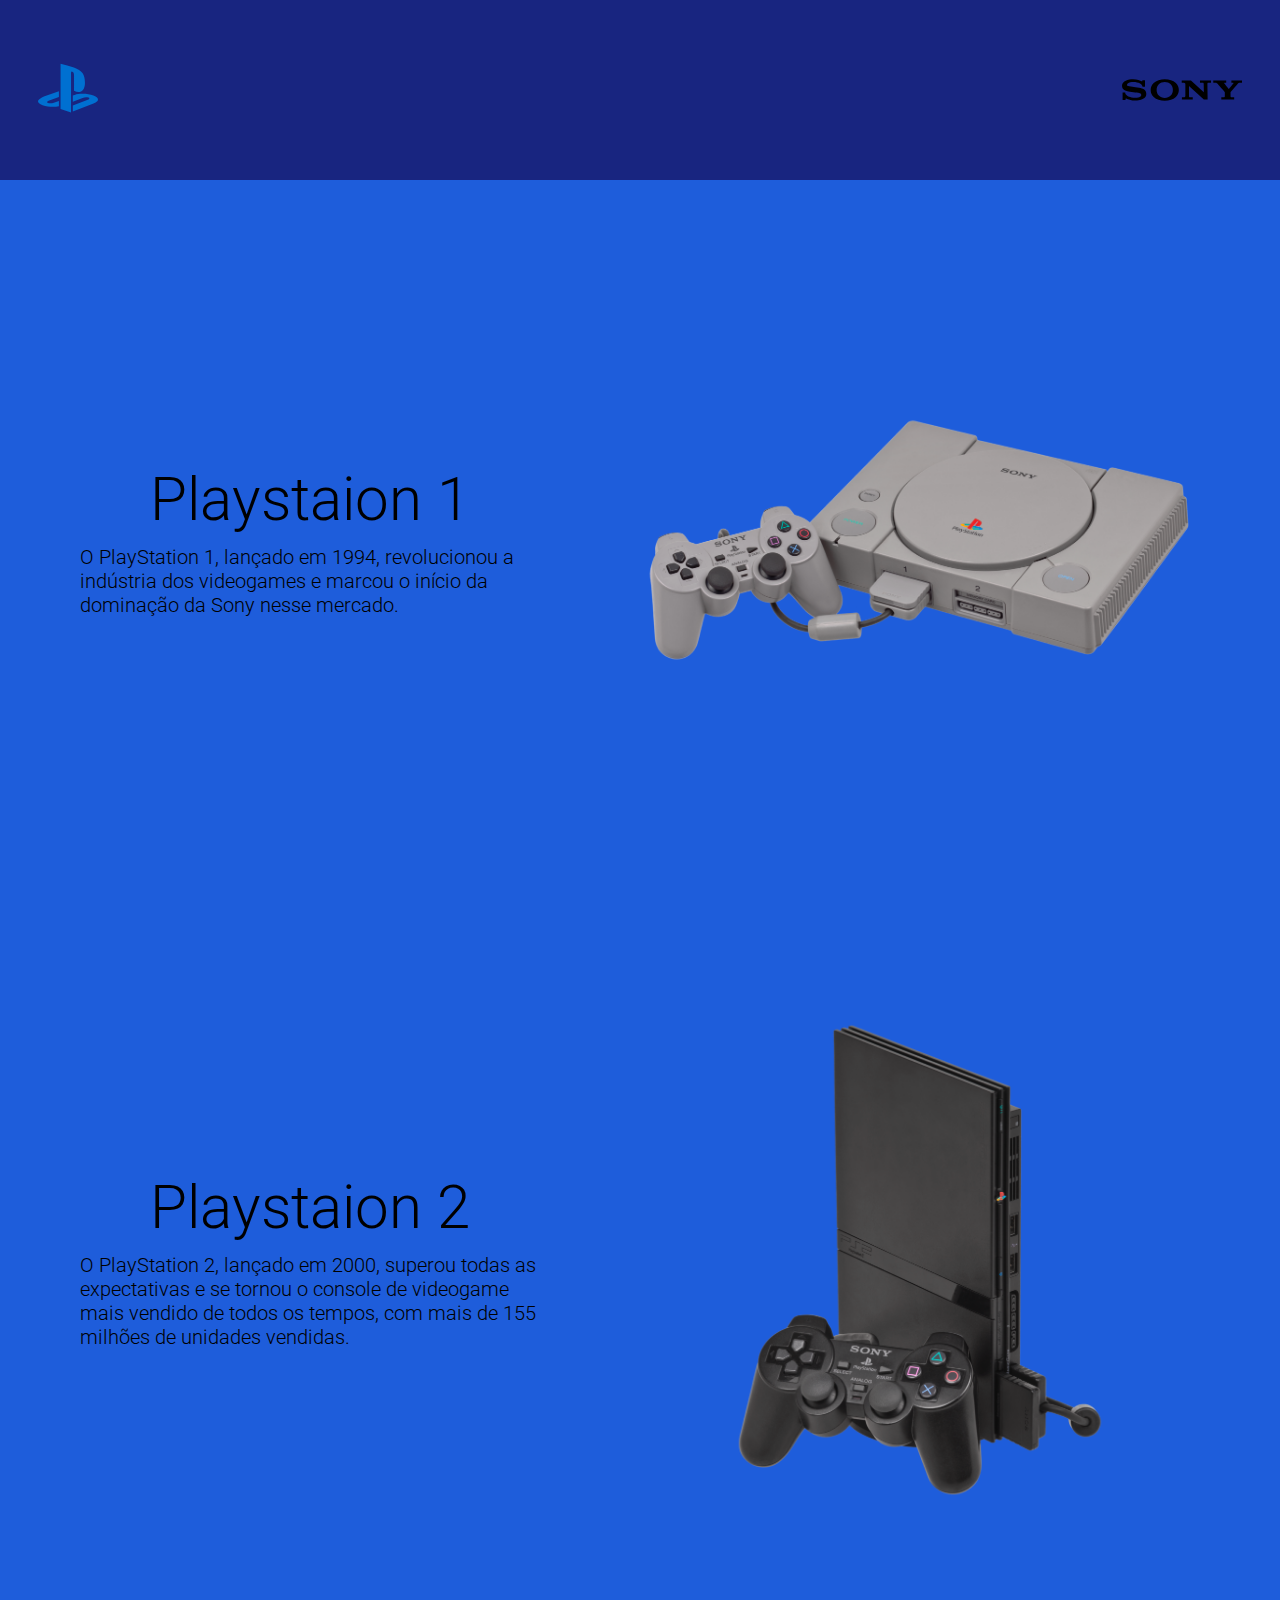
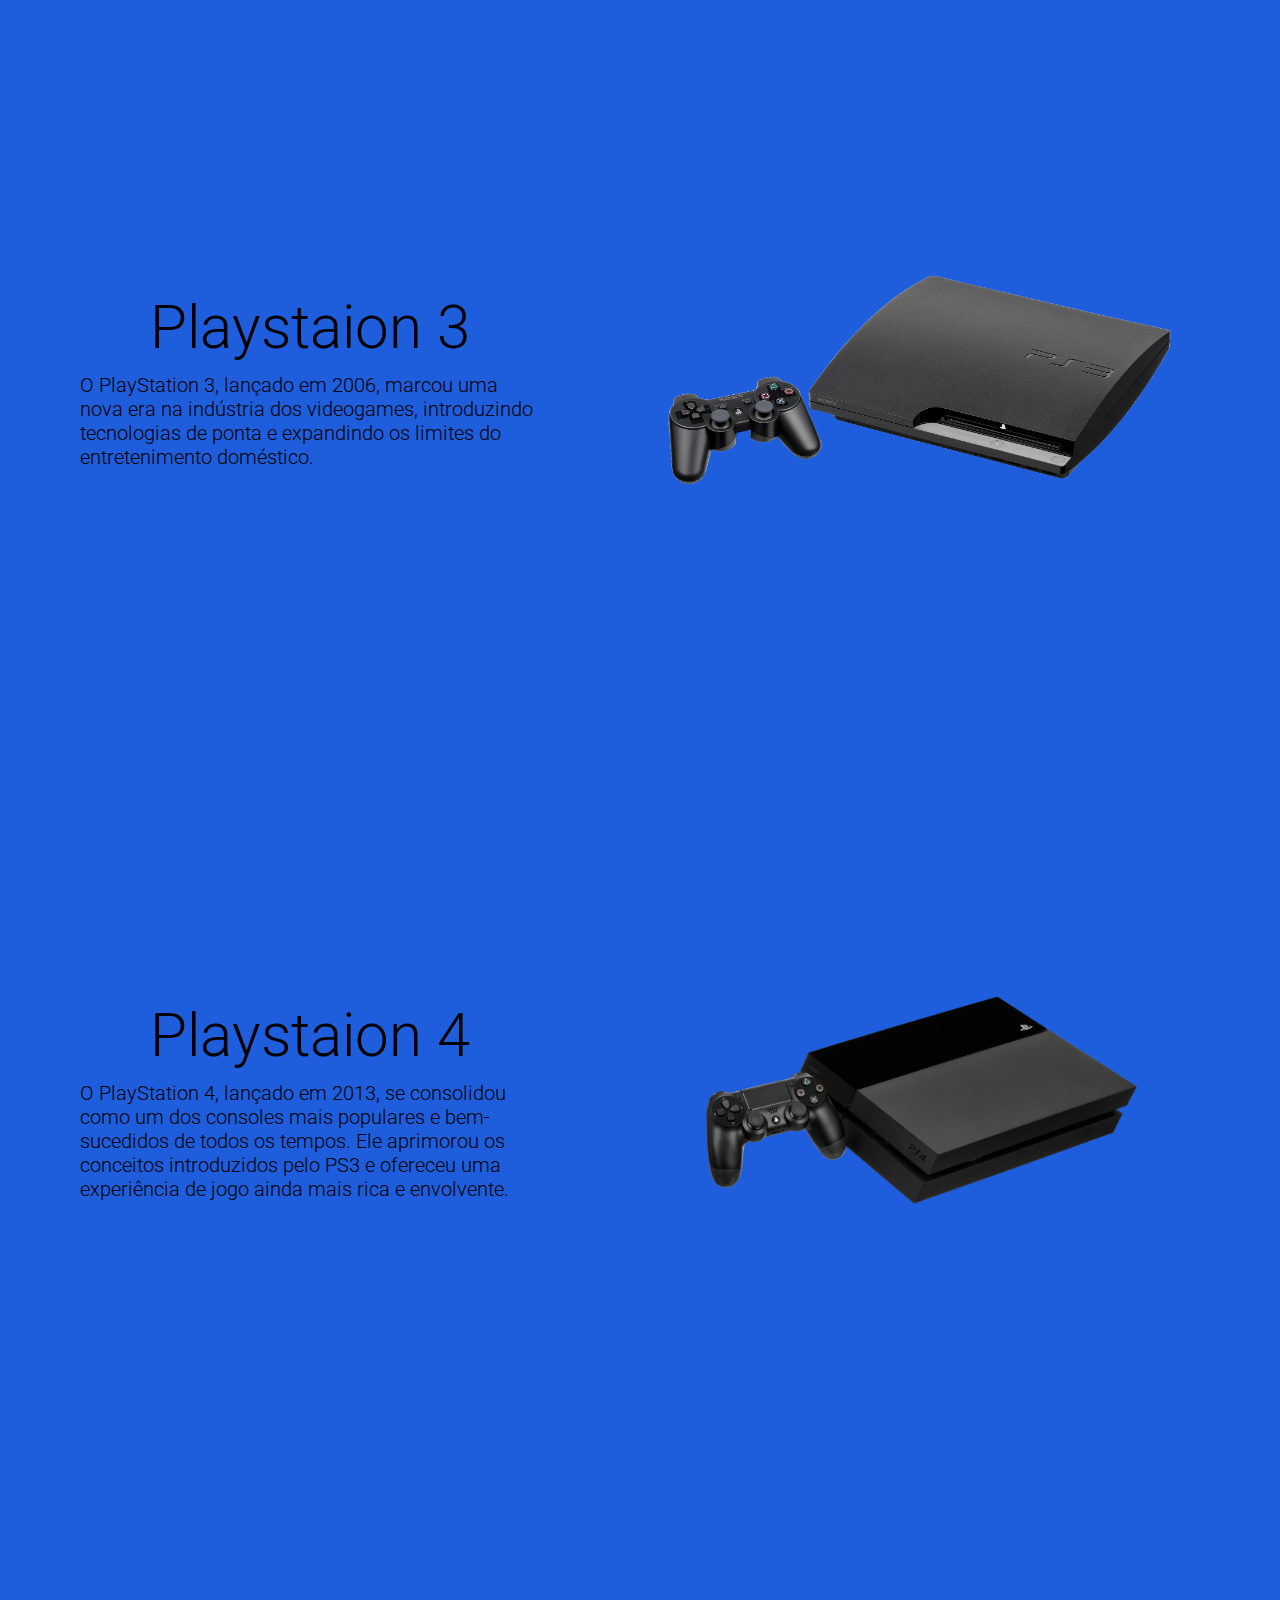
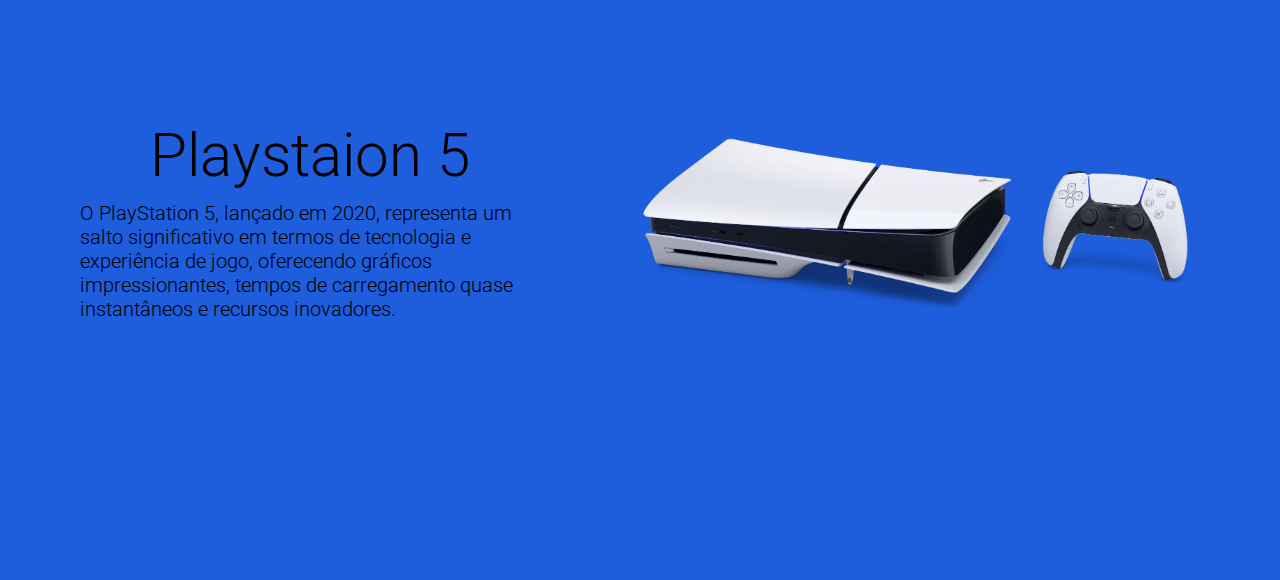
==== index.html @ c1bd3155 "primeiro commit" ====
<!DOCTYPE html>
<html lang="pt-br">

<head>
    <meta charset="UTF-8">
    <meta name="viewport" content="width=device-width, initial-scale=1.0">
    <link rel="preconnect" href="https://fonts.googleapis.com">
    <link rel="preconnect" href="https://fonts.gstatic.com" crossorigin>
    <link
        href="https://fonts.googleapis.com/css2?family=Inter:wght@100..900&family=Kanit:ital,wght@0,100;0,200;0,300;0,400;0,500;0,600;0,700;0,800;0,900;1,100;1,200;1,300;1,400;1,500;1,600;1,700;1,800;1,900&family=Prosto+One&family=Roboto:ital,wght@0,100;0,300;0,400;0,500;0,700;0,900;1,100;1,300;1,400;1,500;1,700;1,900&display=swap"
        rel="stylesheet">
    <link rel="stylesheet" href="./style.css">
    <link rel="icon" href="./assets/playstation.svg">
    <title>Playstation</title>
</head>

<body>
    <header>
        <div id="left">
            <img src="./assets/playstation.svg" alt="logo-ps" class="logo">
        </div>
        <div id="right">
            <img src="./assets/sony-logo-1.svg" alt="" class="logo-sony">
        </div>
    </header>
    <main>

        <section>
            <div class="text">
                <h1>Playstaion 1</h1>
                <p>O PlayStation 1, lançado em 1994, revolucionou a indústria dos videogames e marcou o início da
                    dominação da Sony nesse mercado.</p>
            </div>
            <div class="img"><img src="./assets/PsOne.png" alt="" class="img-console"></div>
        </section>
        <section>
            <div class="text">
                <h1>Playstaion 2</h1>
                <p>O PlayStation 2, lançado em 2000, superou todas as expectativas e se tornou o console de videogame
                    mais vendido de todos os tempos, com mais de 155 milhões de unidades vendidas.</p>
            </div>
            <div class="img">
                <img src="./assets/ps2.png" alt="" class="ps-two">
            </div>
        </section>
        <section>
            <div class="text">
                <h1>Playstaion 3</h1>
                <p>O PlayStation 3, lançado em 2006, marcou uma nova era na indústria dos videogames, introduzindo
                    tecnologias de ponta e expandindo os limites do entretenimento doméstico.</p>
            </div>
            <div class="img">
                <img src="./assets/ps3.png" alt="" class="PS3">
            </div>
        </section>
        <section>
            <div class="text">
                <h1>Playstaion 4</h1>
                <p>O PlayStation 4, lançado em 2013, se consolidou como um dos consoles mais populares e bem-sucedidos
                    de todos os tempos. Ele aprimorou os conceitos introduzidos pelo PS3 e ofereceu uma experiência de
                    jogo ainda mais rica e envolvente.</p>
            </div>
            <div class="img">
                <img src="./assets/ps4.png" alt="" class="PS4">
            </div>
        </section>
        <section>
            <div class="text">
                <h1>Playstaion 5</h1>
                <p>O PlayStation 5, lançado em 2020, representa um salto significativo em termos de tecnologia e
                    experiência de jogo, oferecendo gráficos impressionantes, tempos de carregamento quase instantâneos
                    e recursos inovadores.</p>
            </div>
            <div class="img">
                <img src="./assets/ps5.webp" alt="" class="PS5">
            </div>
        </section>

    </main>
</body>

</html>
---- style.css ----
* {
    margin: 0;
    padding: 0;
    box-sizing: border-box;
    font-family: "Roboto", sans-serif;
}

body {
    height: 100vh;
    background-color: #1E5DDB;
}

.logo {
    width: 60px;
}

.logo-sony {
    width: 120px;
}

header {
    height: 20vh;
    display: flex;
    justify-content: space-between;
    align-items: center;
    background-color: #182580;
    padding: 5px 3%;

}

#right {
    display: flex;
    gap: 50px;
    font-size: 25px;
}

section {
    display: flex;
    justify-content: space-between;
    align-items: center;
    height: 80vh;
    padding: 80px;
    gap: 20px;
   

}

.img-console {
    width: 100%
}

.img {
    width: 50%;
    height: 50%;
    display: flex;
    justify-content: center;
    align-items: center;
}

.ps-two {
    width: 70%;
}

.PS3 {
    width: 100%;
}

.PS4 {
    width: 80%;
}

.PS5 {
    width: 100%;
}

.text {
    width: 36vw;
    height: 100%;
    display: flex;
    justify-content: center;
    align-items: center;
    flex-direction: column;
    gap: 10px;
}

h1 {
    font-size: 60px;
    font-weight: 300;

}

p {
    font-size: 20px;
    font-weight: 300;
    text-align: left;
}
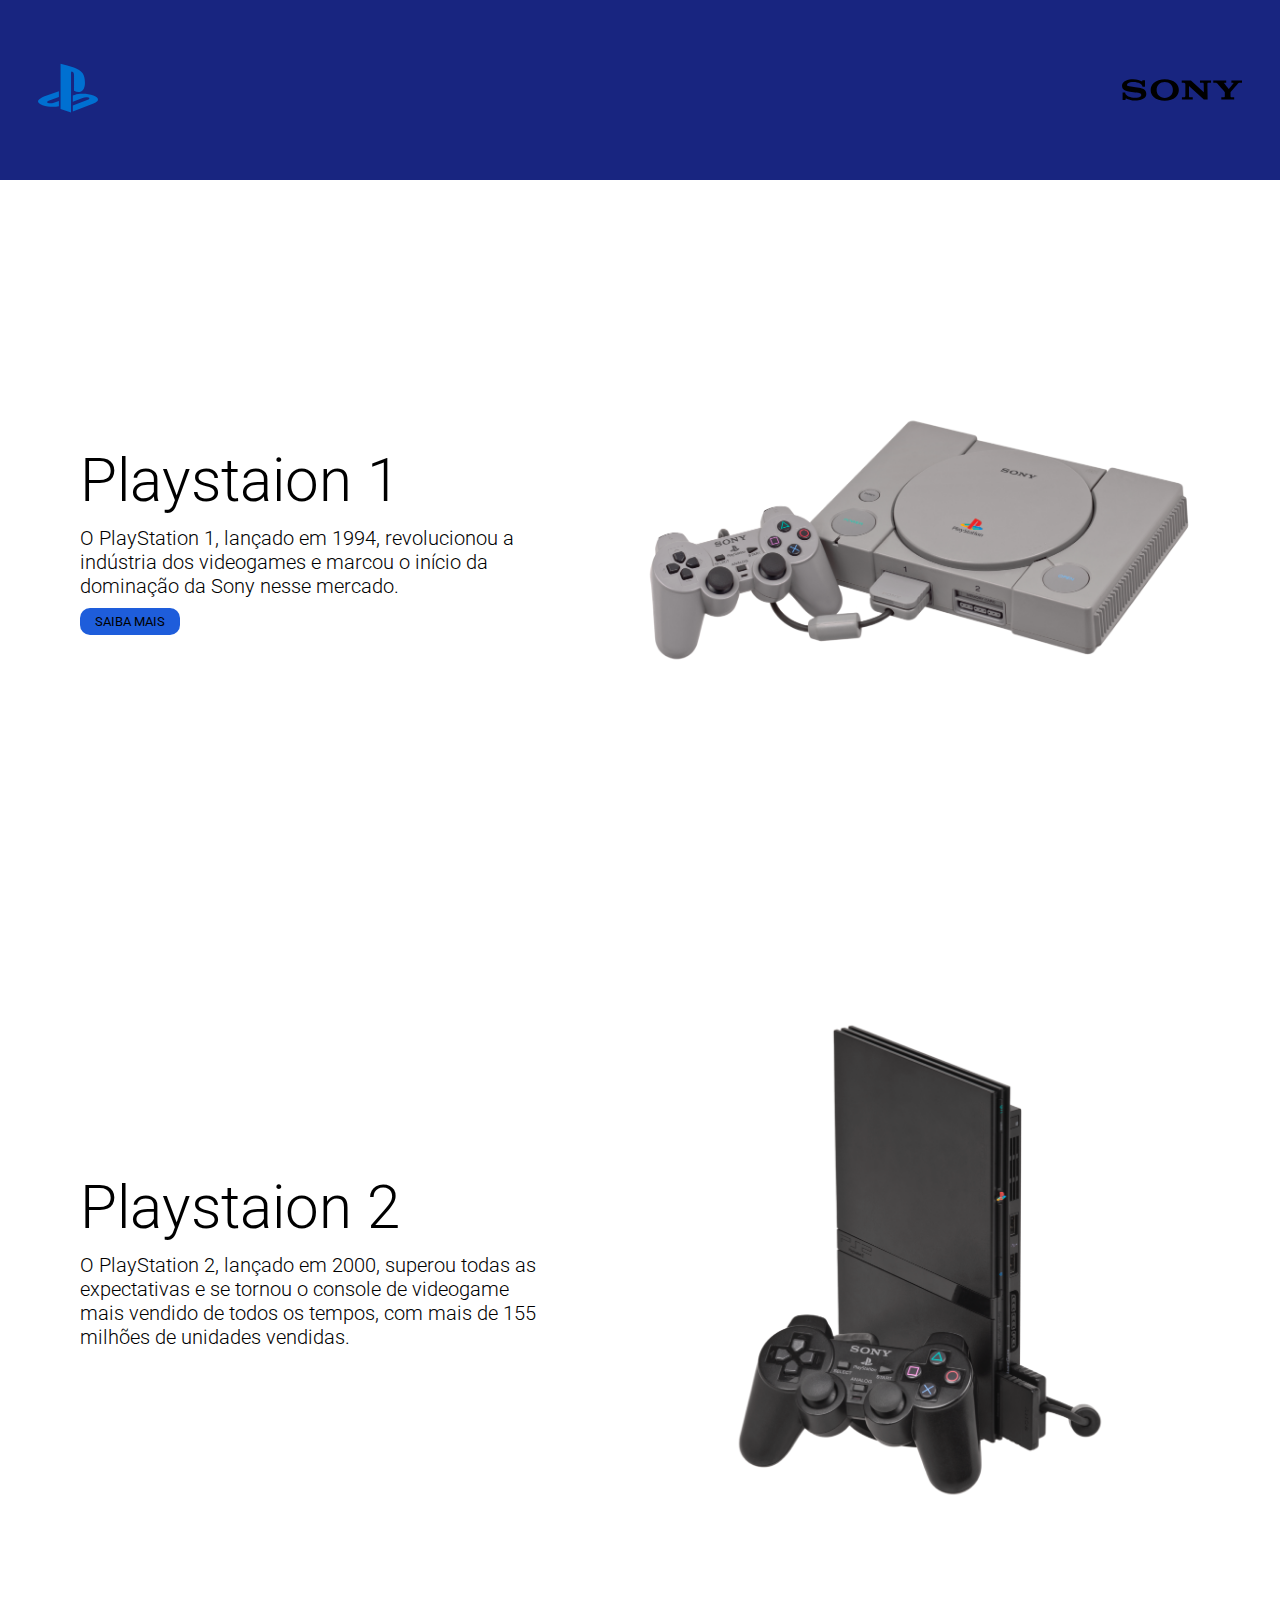
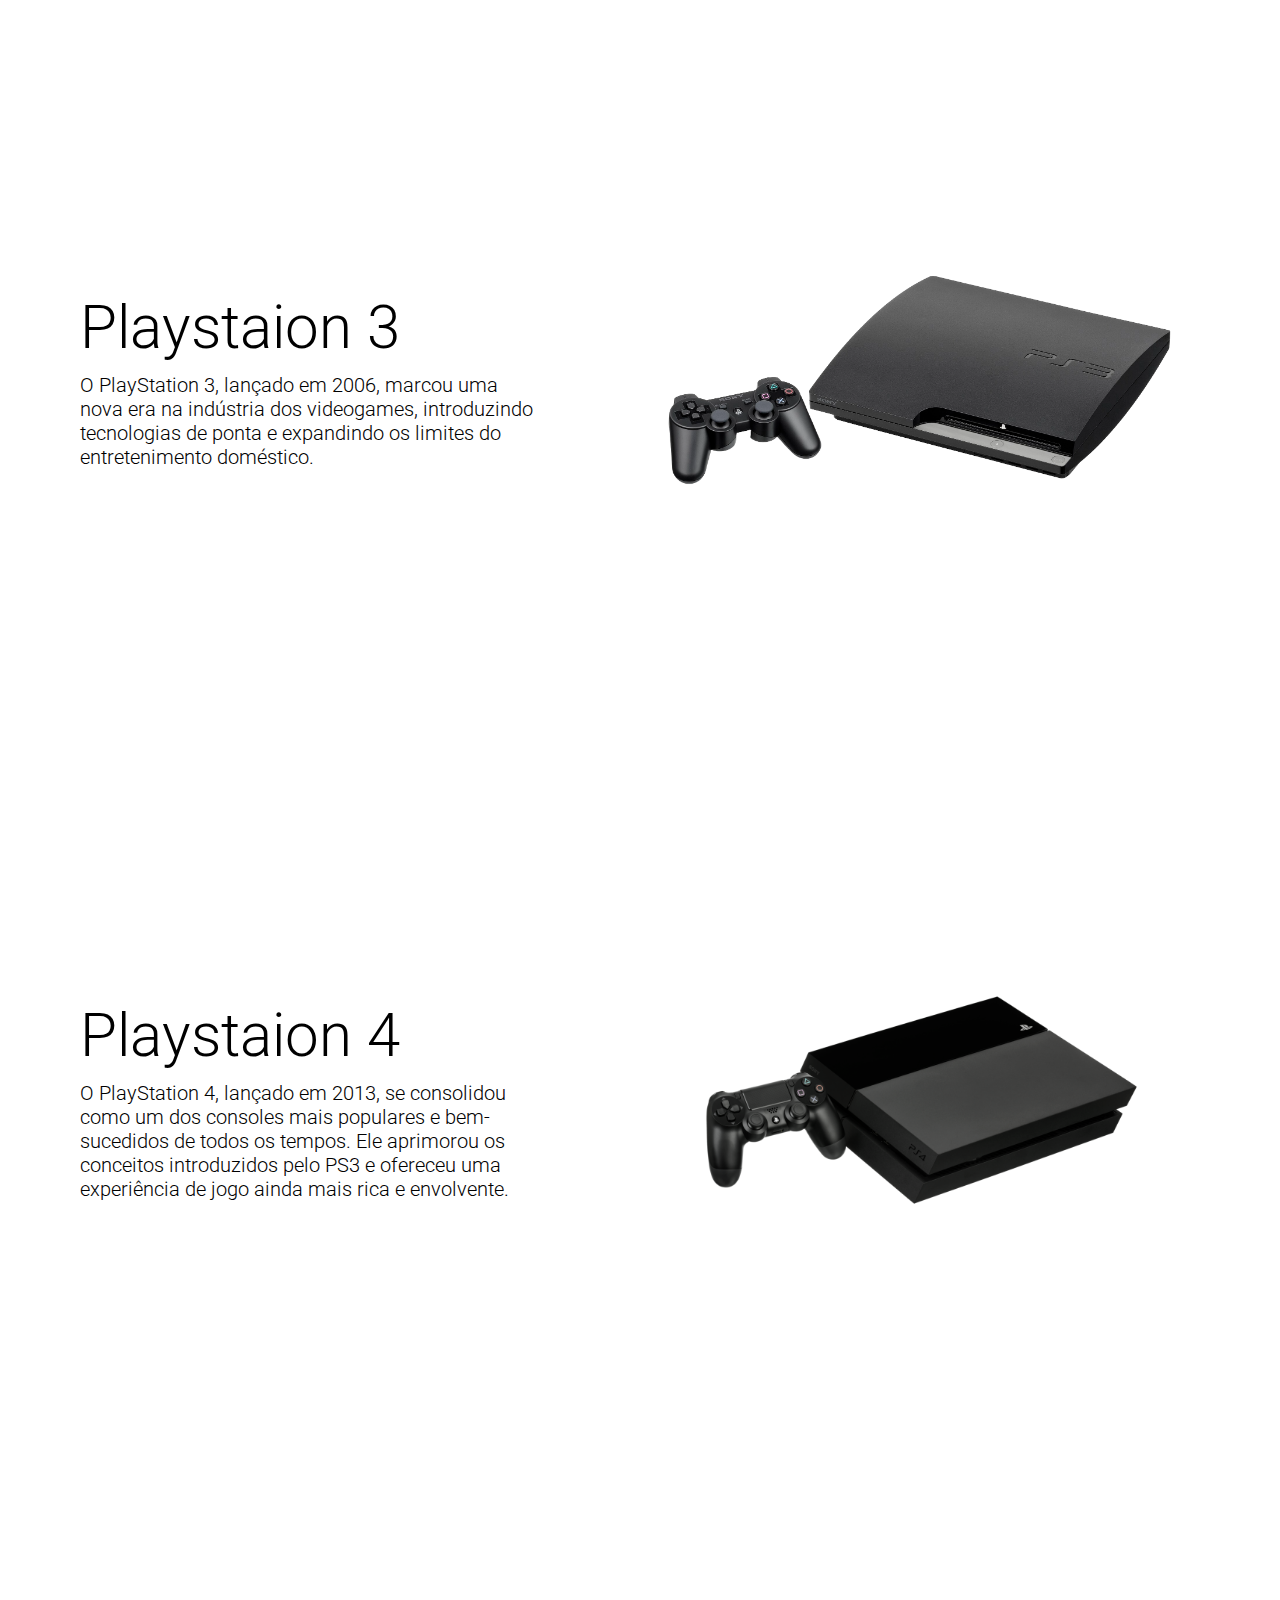
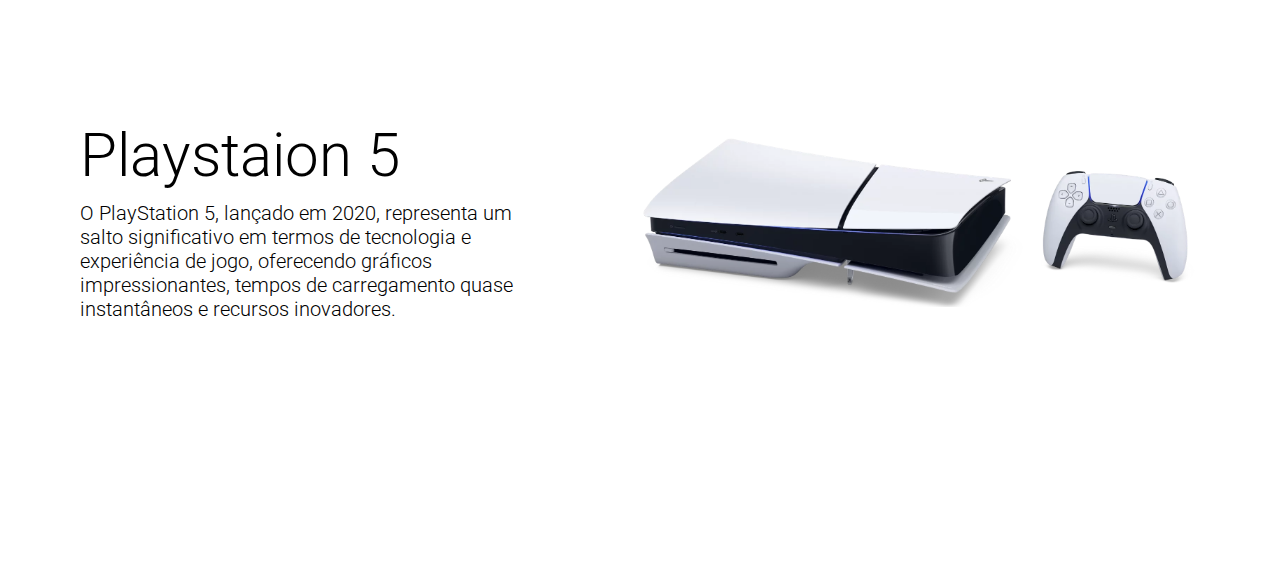
==== commit 403e0dde: "add button" ====
--- a/index.html
+++ b/index.html
@@ -30,6 +30,7 @@
                 <h1>Playstaion 1</h1>
                 <p>O PlayStation 1, lançado em 1994, revolucionou a indústria dos videogames e marcou o início da
                     dominação da Sony nesse mercado.</p>
+                <button>SAIBA MAIS</button>
             </div>
             <div class="img"><img src="./assets/PsOne.png" alt="" class="img-console"></div>
         </section>
--- a/style.css
+++ b/style.css
@@ -7,7 +7,6 @@
 
 body {
     height: 100vh;
-    background-color: #1E5DDB;
 }
 
 .logo {
@@ -41,7 +40,7 @@
     height: 80vh;
     padding: 80px;
     gap: 20px;
-   
+
 
 }
 
@@ -78,7 +77,7 @@
     height: 100%;
     display: flex;
     justify-content: center;
-    align-items: center;
+    align-items: flex-start;
     flex-direction: column;
     gap: 10px;
 }
@@ -93,4 +92,12 @@
     font-size: 20px;
     font-weight: 300;
     text-align: left;
+}
+
+button {
+    border: none;
+    border-radius: 10px;
+    background-color: #1E5DDB;
+    width: 100px;
+    padding: 6px;
 }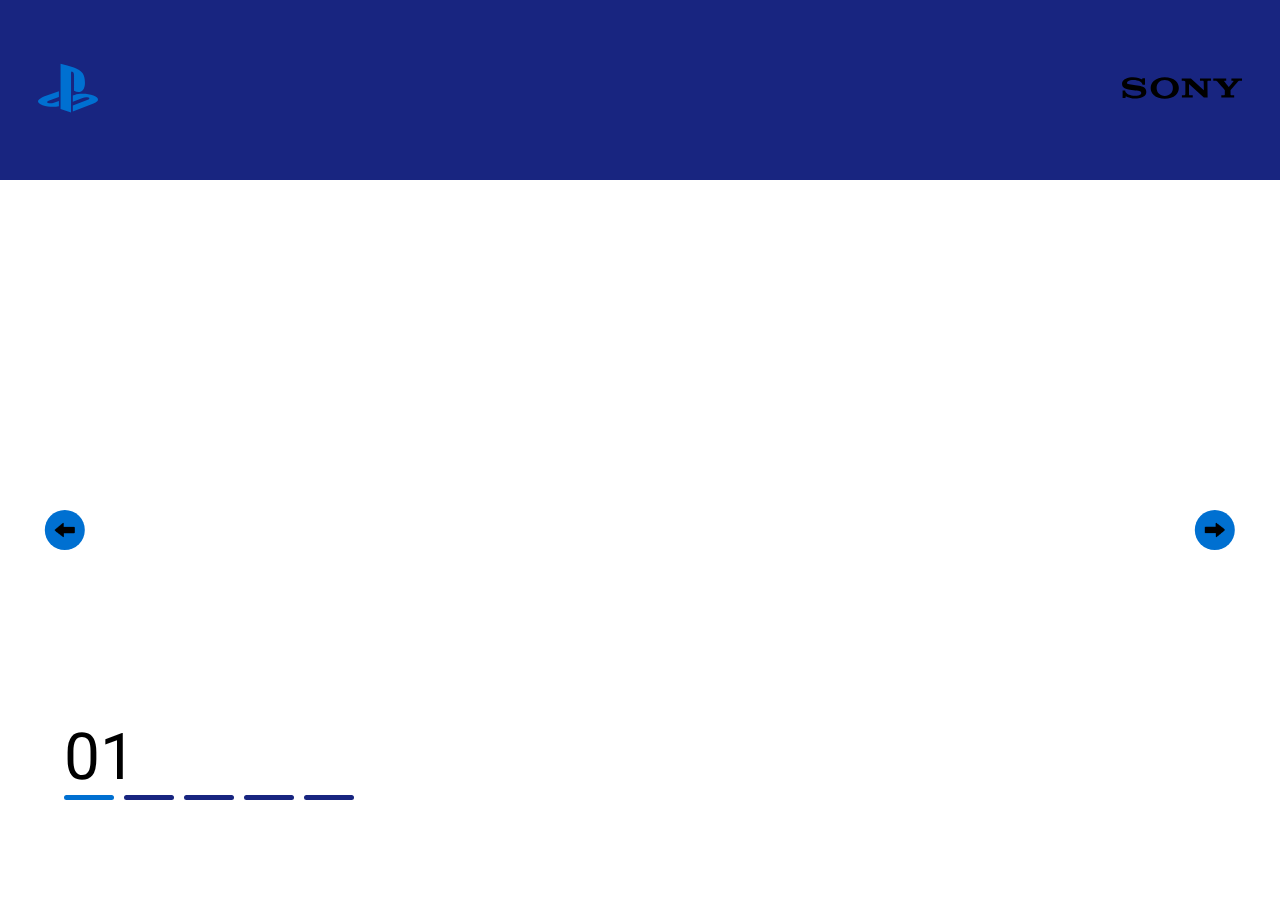
==== commit 21389609: "add" ====
--- a/index.html
+++ b/index.html
@@ -16,68 +16,83 @@
 
 <body>
     <header>
-        <div id="left">
-            <img src="./assets/playstation.svg" alt="logo-ps" class="logo">
+        <div>
+            <a href=""><img src="./assets/playstation.svg" alt="logo-ps" class="logo-ps"></a>
         </div>
-        <div id="right">
+        <div>
             <img src="./assets/sony-logo-1.svg" alt="" class="logo-sony">
         </div>
     </header>
     <main>
 
         <section>
-            <div class="text">
-                <h1>Playstaion 1</h1>
-                <p>O PlayStation 1, lançado em 1994, revolucionou a indústria dos videogames e marcou o início da
-                    dominação da Sony nesse mercado.</p>
-                <button>SAIBA MAIS</button>
+            <div class="list">
+
+                <div class="item active ">
+                    <div class="div-img"><img src="./assets/PsOne.png" alt="" class="img-console ps1"></div>
+
+                    <div class="div-text">
+                        <h1><span>Playstation 1:</span> Um marco na história dos videogames</h1>
+                        <a href="./psONE/index.html"><button>SAIBA MAIS</button></a>
+                    </div>
+                </div>
+
+                <div class="item ">
+                    <div class="div-img"><img src="./assets/ps2.png" alt="" class="img-console ps2"></div>
+                    <div class="div-text">
+                        <h1><span>Playstation 2:</span> O rei indiscutível dos videogames</h1>
+                        <a href=".//ps2/index.html"><button>SAIBA MAIS</button></a>
+                    </div>
+                </div>
+
+                <div class="item ">
+                    <div class="div-img"><img src="./assets/ps3.png" alt="" class="img-console"></div>
+                    <div class="div-text">
+                        <h1><span>Playstation 3:</span> Uma nova era de jogos e entretenimento</h1>
+                        <a href="./ps3/index.html"><button>SAIBA MAIS</button></a>
+                    </div>
+                </div>
+
+                <div class="item ">
+                    <div class="div-img"><img src="./assets/ps4.png" alt="" class="img-console"></div>
+                    <div class="div-text">
+                        <h1><span>Playstation 4:</span> O auge da geração</h1>
+
+                        <a href="./ps4/index.html"><button>SAIBA MAIS</button></a>
+                    </div>
+                </div>
+
+                <div class="item">
+                    <div class="div-img"><img src="./assets/ps5.webp" alt="" class="img-console"></div>
+                    <div class="div-text">
+                        <h1><span>Playstation 5:</span> A nova geração de jogos</h1>
+
+                        <a href="./ps5/index.html"><button>SAIBA MAIS</button></a>
+                    </div>
+                </div>
+
             </div>
-            <div class="img"><img src="./assets/PsOne.png" alt="" class="img-console"></div>
-        </section>
-        <section>
-            <div class="text">
-                <h1>Playstaion 2</h1>
-                <p>O PlayStation 2, lançado em 2000, superou todas as expectativas e se tornou o console de videogame
-                    mais vendido de todos os tempos, com mais de 155 milhões de unidades vendidas.</p>
+
+            <div class="arrows">
+                <button class="left"><img src="./assets/seta.png" alt="" class="seta esquerda"></button>
+                <button class="right"><img src="./assets/seta.png" alt="" class="seta direita"></button>
             </div>
-            <div class="img">
-                <img src="./assets/ps2.png" alt="" class="ps-two">
+
+            <div class="indicator">
+                <div class="number">01</div>
+                <ul>
+                    <li class="active"></li>
+                    <li></li>
+                    <li></li>
+                    <li></li>
+                    <li></li>
+                </ul>
             </div>
-        </section>
-        <section>
-            <div class="text">
-                <h1>Playstaion 3</h1>
-                <p>O PlayStation 3, lançado em 2006, marcou uma nova era na indústria dos videogames, introduzindo
-                    tecnologias de ponta e expandindo os limites do entretenimento doméstico.</p>
-            </div>
-            <div class="img">
-                <img src="./assets/ps3.png" alt="" class="PS3">
-            </div>
-        </section>
-        <section>
-            <div class="text">
-                <h1>Playstaion 4</h1>
-                <p>O PlayStation 4, lançado em 2013, se consolidou como um dos consoles mais populares e bem-sucedidos
-                    de todos os tempos. Ele aprimorou os conceitos introduzidos pelo PS3 e ofereceu uma experiência de
-                    jogo ainda mais rica e envolvente.</p>
-            </div>
-            <div class="img">
-                <img src="./assets/ps4.png" alt="" class="PS4">
-            </div>
-        </section>
-        <section>
-            <div class="text">
-                <h1>Playstaion 5</h1>
-                <p>O PlayStation 5, lançado em 2020, representa um salto significativo em termos de tecnologia e
-                    experiência de jogo, oferecendo gráficos impressionantes, tempos de carregamento quase instantâneos
-                    e recursos inovadores.</p>
-            </div>
-            <div class="img">
-                <img src="./assets/ps5.webp" alt="" class="PS5">
-            </div>
+
         </section>
 
     </main>
 </body>
+<script src="./scripts.js"></script>
 
 </html>--- a/style.css
+++ b/style.css
@@ -9,7 +9,28 @@
     height: 100vh;
 }
 
-.logo {
+h1 {
+    font-size: 35px;
+    font-weight: 300;
+    text-align: right;
+
+
+    span {
+        font-weight: 400;
+    }
+}
+
+
+header {
+    height: 20vh;
+    display: flex;
+    justify-content: space-between;
+    align-items: center;
+    background-color: #182580;
+    padding: 5px 3%;
+}
+
+.logo-ps {
     width: 60px;
 }
 
@@ -17,38 +38,28 @@
     width: 120px;
 }
 
-header {
-    height: 20vh;
-    display: flex;
-    justify-content: space-between;
-    align-items: center;
-    background-color: #182580;
-    padding: 5px 3%;
-
-}
-
-#right {
-    display: flex;
-    gap: 50px;
-    font-size: 25px;
-}
-
-section {
+
+.item {
     display: flex;
     justify-content: space-between;
     align-items: center;
     height: 80vh;
     padding: 80px;
     gap: 20px;
-
-
-}
-
-.img-console {
-    width: 100%
-}
-
-.img {
+}
+
+.div-text {
+    width: 36vw;
+    height: 100%;
+    display: flex;
+    justify-content: center;
+    align-items: flex-end;
+    flex-direction: column;
+    gap: 10px;
+
+}
+
+.div-img {
     width: 50%;
     height: 50%;
     display: flex;
@@ -56,48 +67,150 @@
     align-items: center;
 }
 
-.ps-two {
-    width: 70%;
-}
-
-.PS3 {
-    width: 100%;
-}
-
-.PS4 {
-    width: 80%;
-}
-
-.PS5 {
-    width: 100%;
-}
-
-.text {
-    width: 36vw;
-    height: 100%;
-    display: flex;
-    justify-content: center;
-    align-items: flex-start;
-    flex-direction: column;
-    gap: 10px;
-}
-
-h1 {
-    font-size: 60px;
-    font-weight: 300;
-
-}
-
-p {
-    font-size: 20px;
-    font-weight: 300;
-    text-align: left;
+.img-console {
+    width: 600px;
+}
+
+
+.ps2 {
+    width: 300px;
 }
 
 button {
     border: none;
-    border-radius: 10px;
-    background-color: #1E5DDB;
+    border-radius: 19px;
+    background-color: #fff;
     width: 100px;
     padding: 6px;
+    cursor: pointer;
+}
+
+button:hover {
+    background-color: #0070D1;
+    border: none;
+    transition: .5s;
+}
+
+.indicator {
+    position: absolute;
+    top: 80%;
+    left: 5%;
+
+
+
+    .number {
+        font-size: 4em;
+    }
+
+    ul {
+        display: flex;
+        gap: 10px;
+    }
+
+    li {
+        list-style: none;
+        width: 50px;
+        height: 5px;
+        background-color: #182580;
+        border-radius: 10px;
+        transition: .5s;
+    }
+
+    .active {
+        background-color: #0070D1;
+    }
+}
+
+.arrows {
+    width: 93vw;
+    position: absolute;
+    display: flex;
+    left: 50%;
+    justify-content: space-between;
+    transform: translate(-50%, -25%);
+
+
+    .seta {
+        width: 20px;
+    }
+
+    .esquerda {
+        transform: rotate(0.5turn);
+    }
+
+    button {
+        width: 40px;
+        height: 40px;
+        border-radius: 50%;
+        padding: 10px;
+        background: #0070D1;
+    }
+}
+
+section {
+    display: flex;
+    justify-content: center;
+    align-items: center;
+    height: 80vh;
+    padding: 80px;
+    /* overflow: hidden; */
+
+    .list {
+        overflow: hidden;
+        display: flex;
+        justify-content: center;
+        align-items: center;
+
+
+        .item {
+            transform: translateX(100vw);
+            transition: .5s;
+            opacity: 0;
+
+
+
+            .div-text {
+
+                h1,
+                a {
+                    transform: translateX(200px);
+                    transition: .5s;
+                    transition-delay: .3s;
+                }
+
+                h1 {
+                    transition-delay: .5s;
+                }
+
+                a {
+                    transition-delay: .9s;
+                }
+
+            }
+
+            .div-img {
+                img {
+                    transition: .7s;
+                    transition-delay: .3s;
+                }
+            }
+        }
+
+        .active {
+            transform: translateX(0);
+            transition: .5s;
+            opacity: 1;
+
+            .div-text {
+
+                h1,
+                a {
+                    transform: translateX(0);
+                }
+            }
+
+
+        }
+
+    }
 }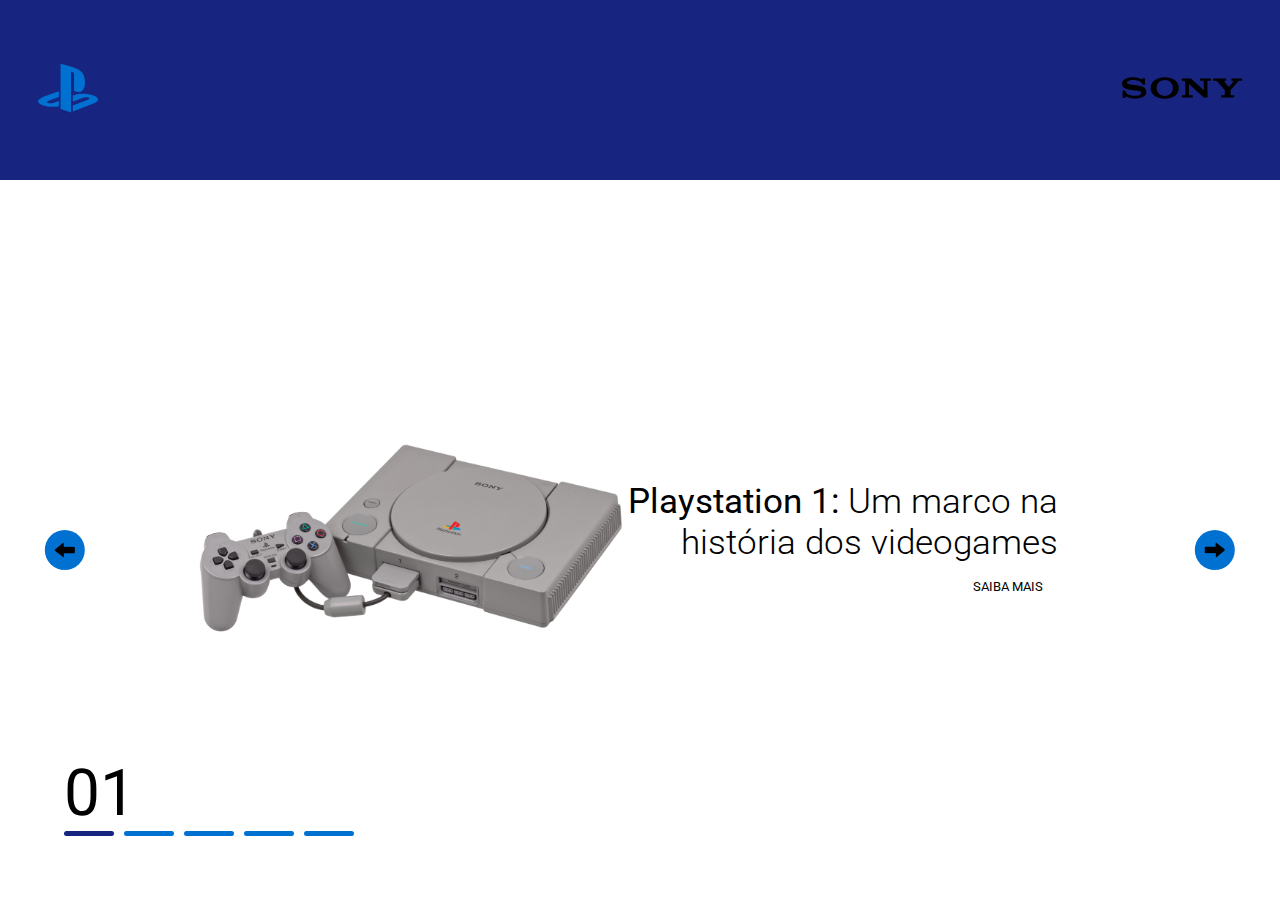
==== commit ccd7707c: "adicionando paginas" ====
--- a/index.html
+++ b/index.html
@@ -25,7 +25,7 @@
     </header>
     <main>
 
-        <section>
+        <section class="container">
             <div class="list">
 
                 <div class="item active ">
@@ -74,8 +74,8 @@
             </div>
 
             <div class="arrows">
-                <button class="left"><img src="./assets/seta.png" alt="" class="seta esquerda"></button>
-                <button class="right"><img src="./assets/seta.png" alt="" class="seta direita"></button>
+                <button id="prev"><img src="./assets/seta.png" alt="seta-esquerda"></button>
+                <button id="next"><img src="./assets/seta.png" alt="seta-direita"></button>
             </div>
 
             <div class="indicator">
--- a/style.css
+++ b/style.css
@@ -7,6 +7,7 @@
 
 body {
     height: 100vh;
+    overflow: hidden;
 }
 
 h1 {
@@ -38,42 +39,53 @@
     width: 120px;
 }
 
-
-.item {
-    display: flex;
-    justify-content: space-between;
-    align-items: center;
+section {
     height: 80vh;
-    padding: 80px;
-    gap: 20px;
+    display: flex;
+    position: relative;
+
+
+    .list {
+        width: 70vw;
+        height: 100%;
+        margin: auto;
+        position: relative;
+
+
+        .item {
+            position: absolute;
+            inset: 0;
+
+            .div-img {
+                position: absolute;
+                top: 50%;
+
+                transform: translateY(-50%);
+                width: 70%;
+            }
+        }
+    }
 }
 
 .div-text {
-    width: 36vw;
+    position: absolute;
+    right: 30px;
+    width: 50%;
     height: 100%;
     display: flex;
+    flex-direction: column;
     justify-content: center;
-    align-items: flex-end;
-    flex-direction: column;
+    align-items: end;
     gap: 10px;
-
-}
-
-.div-img {
-    width: 50%;
-    height: 50%;
-    display: flex;
-    justify-content: center;
-    align-items: center;
 }
 
 .img-console {
-    width: 600px;
+    width: 70%;
 }
 
 
 .ps2 {
-    width: 300px;
+    width: 45%;
 }
 
 button {
@@ -111,13 +123,13 @@
         list-style: none;
         width: 50px;
         height: 5px;
-        background-color: #182580;
+        background-color: #0070D1;
         border-radius: 10px;
         transition: .5s;
     }
 
     .active {
-        background-color: #0070D1;
+        background-color: #182580;
     }
 }
 
@@ -125,17 +137,13 @@
     width: 93vw;
     position: absolute;
     display: flex;
+    top: 50%;
     left: 50%;
     justify-content: space-between;
     transform: translate(-50%, -25%);
 
-
-    .seta {
-        width: 20px;
-    }
-
-    .esquerda {
-        transform: rotate(0.5turn);
+    button:nth-child(1) {
+        transform: scale(-1);
     }
 
     button {
@@ -144,37 +152,30 @@
         border-radius: 50%;
         padding: 10px;
         background: #0070D1;
-    }
+
+        img {
+            width: 100%;
+        }
+    }
+
+
 }
 
 section {
-    display: flex;
-    justify-content: center;
-    align-items: center;
-    height: 80vh;
-    padding: 80px;
-    /* overflow: hidden; */
-
     .list {
-        overflow: hidden;
-        display: flex;
-        justify-content: center;
-        align-items: center;
-
+        --calculation: 1;
 
         .item {
-            transform: translateX(100vw);
+            transform: translatex(calc(100vw * var(--calculation)));
             transition: .5s;
             opacity: 0;
 
-
-
             .div-text {
 
                 h1,
                 a {
-                    transform: translateX(200px);
-                    transition: .5s;
+                    transform: translateX(calc(200px * var(--calculation)));
+                    transition: .7s;
                     transition-delay: .3s;
                 }
 
@@ -183,15 +184,7 @@
                 }
 
                 a {
-                    transition-delay: .9s;
-                }
-
-            }
-
-            .div-img {
-                img {
-                    transition: .7s;
-                    transition-delay: .3s;
+                    transition-delay: .7s;
                 }
             }
         }
@@ -206,11 +199,18 @@
                 h1,
                 a {
                     transform: translateX(0);
+                    transition: .7s;
+                    transition-delay: .3s;
+                }
+
+                h1 {
+                    transition-delay: .4s;
+                }
+
+                a {
+                    transition-delay: .5s;
                 }
             }
-
-
-        }
-
+        }
     }
 }